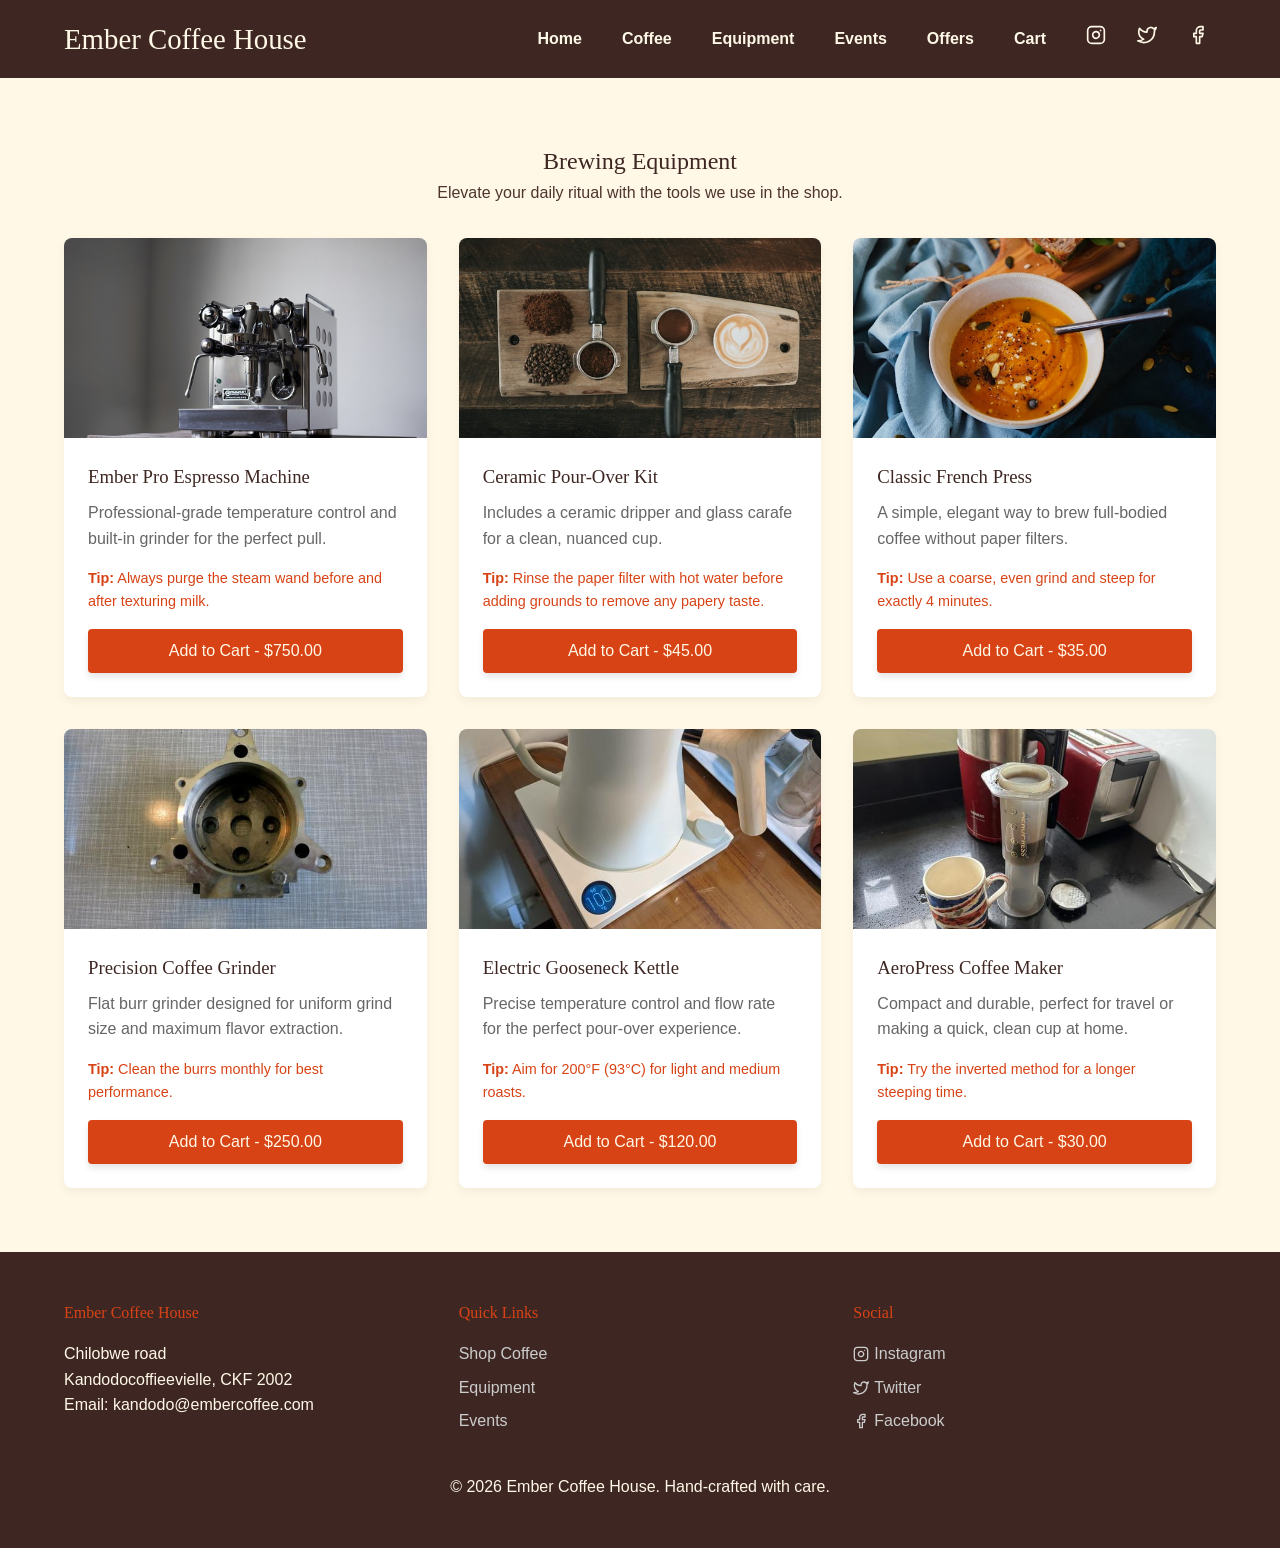
==== brewing-equipment.html @ 9fc9610f "Initial commit: Ember Coffee House website" ====
<!DOCTYPE html>
<html lang="en">
<head>
  <meta charset="UTF-8">
  <meta name="viewport" content="width=device-width, initial-scale=1.0">
  <title>Ember Coffee House | Equipment</title>
  <link rel="stylesheet" href="style.css">
</head>
<body>

  <!-- Header -->
  <header class="site-header">
    <div class="container header-inner">
      <a href="index.html" class="logo">Ember Coffee House</a>
      <button class="hamburger" id="hamburger">☰</button>
      <nav class="main-nav" id="mainNav">
        <ul>
          <li><a href="index.html">Home</a></li>
          <li><a href="coffee-selection.html">Coffee</a></li>
          <li><a href="brewing-equipment.html">Equipment</a></li>
          <li><a href="events-workshops.html">Events</a></li>
          <li><a href="special-offers.html">Offers</a></li>
          <li><a href="shopping-cart.html">Cart</a></li>
          <li style="display: flex; gap: 15px; align-items: center; margin-left: auto;">
            <a href="#" style="color: var(--color-light);" title="Instagram"><svg width="20" height="20" viewBox="0 0 24 24" fill="none" stroke="currentColor" stroke-width="2" stroke-linecap="round" stroke-linejoin="round"><rect x="2" y="2" width="20" height="20" rx="5" ry="5"></rect><path d="M16 11.37A4 4 0 1 1 12.63 8 4 4 0 0 1 16 11.37z"></path><line x1="17.5" y1="6.5" x2="17.51" y2="6.5"></line></svg></a>
            <a href="#" style="color: var(--color-light);" title="Twitter"><svg width="20" height="20" viewBox="0 0 24 24" fill="none" stroke="currentColor" stroke-width="2" stroke-linecap="round" stroke-linejoin="round"><path d="M23 3a10.9 10.9 0 0 1-3.14 1.53 4.48 4.48 0 0 0-7.86 3v1A10.66 10.66 0 0 1 3 4s-4 9 5 13a11.64 11.64 0 0 1-7 2c9 5 20 0 20-11.5a4.5 4.5 0 0 0-.08-.83A7.72 7.72 0 0 0 23 3z"></path></svg></a>
            <a href="#" style="color: var(--color-light);" title="Facebook"><svg width="20" height="20" viewBox="0 0 24 24" fill="none" stroke="currentColor" stroke-width="2" stroke-linecap="round" stroke-linejoin="round"><path d="M18 2h-3a5 5 0 0 0-5 5v3H7v4h3v8h4v-8h3l1-4h-4V7a1 1 0 0 1 1-1h3z"></path></svg></a>
          </li>

        </ul>
      </nav>
    </div>
  </header>

  <main class="container section">
    
    <div style="text-align: center; margin-bottom: 2rem;">
      <h2>Brewing Equipment</h2>
      <p>Elevate your daily ritual with the tools we use in the shop.</p>
    </div>

    <!-- Equipment Grid -->
    <div class="grid">
      
      <div class="card">
        <img src="images/fallback_1.jpg" alt="Espresso Machine" class="card-img">
        <div class="card-body">
          <h3>Ember Pro Espresso Machine</h3>
          <p>Professional-grade temperature control and built-in grinder for the perfect pull.</p>
          <p style="font-size: 0.9rem; color: var(--color-accent); margin-bottom: 1rem;"><strong>Tip:</strong> Always purge the steam wand before and after texturing milk.</p>
          <button class="btn add-to-cart" style="margin-top: auto;" data-id="e1" data-name="Ember Pro Espresso Machine" data-price="750.00" data-img="images/img_1.jpg">Add to Cart - $750.00</button>
        </div>
      </div>

      <div class="card">
        <img src="images/img_2.jpg" alt="Pour Over Kit" class="card-img">
        <div class="card-body">
          <h3>Ceramic Pour-Over Kit</h3>
          <p>Includes a ceramic dripper and glass carafe for a clean, nuanced cup.</p>
          <p style="font-size: 0.9rem; color: var(--color-accent); margin-bottom: 1rem;"><strong>Tip:</strong> Rinse the paper filter with hot water before adding grounds to remove any papery taste.</p>
          <button class="btn add-to-cart" style="margin-top: auto;" data-id="e2" data-name="Ceramic Pour-Over Kit" data-price="45.00" data-img="images/img_7.jpg">Add to Cart - $45.00</button>
        </div>
      </div>

      <div class="card">
        <img src="images/img_14.jpg" alt="French Press" class="card-img">
        <div class="card-body">
          <h3>Classic French Press</h3>
          <p>A simple, elegant way to brew full-bodied coffee without paper filters.</p>
          <p style="font-size: 0.9rem; color: var(--color-accent); margin-bottom: 1rem;"><strong>Tip:</strong> Use a coarse, even grind and steep for exactly 4 minutes.</p>
          <button class="btn add-to-cart" style="margin-top: auto;" data-id="e3" data-name="Classic French Press" data-price="35.00" data-img="images/img_24.jpg">Add to Cart - $35.00</button>
        </div>
      </div>


      <div class="card">
        <img src="images/real_grinder.jpg" alt="Precision Coffee Grinder" class="card-img">
        <div class="card-body">
          <h3>Precision Coffee Grinder</h3>
          <p>Flat burr grinder designed for uniform grind size and maximum flavor extraction.</p>
          <p style="font-size: 0.9rem; color: var(--color-accent); margin-bottom: 1rem;"><strong>Tip:</strong> Clean the burrs monthly for best performance.</p>
          <button class="btn add-to-cart" style="margin-top: auto;" data-id="e4" data-name="Precision Coffee Grinder" data-price="250.00" data-img="images/img_22.jpg">Add to Cart - $250.00</button>
        </div>
      </div>

      <div class="card">
        <img src="images/real_kettle.jpg" alt="Gooseneck Kettle" class="card-img">
        <div class="card-body">
          <h3>Electric Gooseneck Kettle</h3>
          <p>Precise temperature control and flow rate for the perfect pour-over experience.</p>
          <p style="font-size: 0.9rem; color: var(--color-accent); margin-bottom: 1rem;"><strong>Tip:</strong> Aim for 200°F (93°C) for light and medium roasts.</p>
          <button class="btn add-to-cart" style="margin-top: auto;" data-id="e5" data-name="Electric Gooseneck Kettle" data-price="120.00" data-img="images/img_9.jpg">Add to Cart - $120.00</button>
        </div>
      </div>

      <div class="card">
        <img src="images/real_aeropress.jpg" alt="Aeropress" class="card-img">
        <div class="card-body">
          <h3>AeroPress Coffee Maker</h3>
          <p>Compact and durable, perfect for travel or making a quick, clean cup at home.</p>
          <p style="font-size: 0.9rem; color: var(--color-accent); margin-bottom: 1rem;"><strong>Tip:</strong> Try the inverted method for a longer steeping time.</p>
          <button class="btn add-to-cart" style="margin-top: auto;" data-id="e6" data-name="AeroPress Coffee Maker" data-price="30.00" data-img="images/img_11.jpg">Add to Cart - $30.00</button>
        </div>
      </div>
    </div>

  </main>

  <!-- Footer -->
  <footer class="site-footer">
    <div class="container">
      <div class="footer-grid">
        <div>
          <h4>Ember Coffee House</h4>
          <p>Chilobwe road<br>Kandodocoffieevielle, CKF 2002</p>
          <p>Email: kandodo@embercoffee.com</p>
        </div>
        <div>
          <h4>Quick Links</h4>
          <ul class="footer-links">
            <li><a href="coffee-selection.html">Shop Coffee</a></li>
            <li><a href="brewing-equipment.html">Equipment</a></li>
            <li><a href="events-workshops.html">Events</a></li>
          </ul>
        </div>
        <div>
          <h4>Social</h4>
          <ul class="footer-links">
            <li><a href="#"><svg width="16" height="16" viewBox="0 0 24 24" fill="none" stroke="currentColor" stroke-width="2" stroke-linecap="round" stroke-linejoin="round" style="vertical-align: text-bottom; margin-right: 5px;"><rect x="2" y="2" width="20" height="20" rx="5" ry="5"></rect><path d="M16 11.37A4 4 0 1 1 12.63 8 4 4 0 0 1 16 11.37z"></path><line x1="17.5" y1="6.5" x2="17.51" y2="6.5"></line></svg>Instagram</a></li>
            <li><a href="#"><svg width="16" height="16" viewBox="0 0 24 24" fill="none" stroke="currentColor" stroke-width="2" stroke-linecap="round" stroke-linejoin="round" style="vertical-align: text-bottom; margin-right: 5px;"><path d="M23 3a10.9 10.9 0 0 1-3.14 1.53 4.48 4.48 0 0 0-7.86 3v1A10.66 10.66 0 0 1 3 4s-4 9 5 13a11.64 11.64 0 0 1-7 2c9 5 20 0 20-11.5a4.5 4.5 0 0 0-.08-.83A7.72 7.72 0 0 0 23 3z"></path></svg>Twitter</a></li>
            <li><a href="#"><svg width="16" height="16" viewBox="0 0 24 24" fill="none" stroke="currentColor" stroke-width="2" stroke-linecap="round" stroke-linejoin="round" style="vertical-align: text-bottom; margin-right: 5px;"><path d="M18 2h-3a5 5 0 0 0-5 5v3H7v4h3v8h4v-8h3l1-4h-4V7a1 1 0 0 1 1-1h3z"></path></svg>Facebook</a></li>
          </ul>
        </div>
      </div>
      <p>&copy; 2026 Ember Coffee House. Hand-crafted with care.</p>
    </div>
  </footer>

  <script src="script.js"></script>
</body>
</html>
---- style.css ----
/* reset & base */
*, *::before, *::after {
  box-sizing: border-box;
  margin: 0;
  padding: 0;
}

:root {
  --color-dark: #3E2723; /* Charcoal / Dark Brown */
  --color-light: #FFF8E7; /* Off-white / Cream */
  --color-accent: #D84315; /* Amber / Rust */
  --color-accent-hover: #BF360C;
  --color-text: #4E342E;
  
  --font-heading: 'Georgia', serif;
  --font-body: 'Helvetica Neue', Arial, sans-serif;
  
  --transition-speed: 0.3s;
}

body {
  font-family: var(--font-body);
  background-color: var(--color-light);
  color: var(--color-text);
  line-height: 1.6;
}

h1, h2, h3, h4 {
  font-family: var(--font-heading);
  color: var(--color-dark);
  font-weight: normal;
}

a {
  color: var(--color-dark);
  text-decoration: none;
  transition: color var(--transition-speed);
}

a:hover {
  color: var(--color-accent);
}

img {
  max-width: 100%;
  display: block;
}

/* layout utility */
.container {
  width: 90%;
  max-width: 1200px;
  margin: 0 auto;
}

.section {
  padding: 4rem 0;
}

/* header & nav */
.site-header {
  background-color: var(--color-dark);
  color: var(--color-light);
  padding: 1rem 0;
  position: sticky;
  top: 0;
  z-index: 100;
}

.header-inner {
  display: flex;
  justify-content: space-between;
  align-items: center;
}

.logo {
  font-family: var(--font-heading);
  font-size: 1.8rem;
  color: var(--color-light);
}

.logo:hover {
  color: var(--color-accent);
}

.main-nav ul {
  display: flex;
  list-style: none;
  gap: 1.5rem;
  align-items: center;
}

.main-nav a {
  color: var(--color-light);
  font-weight: bold;
  padding: 0.5rem;
}

.main-nav a:hover {
  color: var(--color-accent);
}

.hamburger {
  display: none;
  background: none;
  border: none;
  color: var(--color-light);
  font-size: 1.5rem;
  cursor: pointer;
}

/* buttons */
.btn {
  display: inline-block;
  background-color: var(--color-accent);
  color: var(--color-light);
  padding: 0.8rem 1.5rem;
  border-radius: 4px;
  border: none;
  cursor: pointer;
  font-size: 1rem;
  transition: background-color var(--transition-speed), transform var(--transition-speed);
  box-shadow: 0 4px 6px rgba(0,0,0,0.1);
}

.btn:hover {
  background-color: var(--color-accent-hover);
  color: var(--color-light);
  transform: translateY(-2px);
}

.btn:disabled {
  background-color: #ccc;
  cursor: not-allowed;
  transform: none;
  box-shadow: none;
}

/* hero */
.hero {
  position: relative;
  height: 60vh;
  min-height: 400px;
  background-color: var(--color-dark);
  overflow: hidden;
  display: flex;
  align-items: center;
  justify-content: center;
  text-align: center;
}

.hero-slideshow {
  position: absolute;
  top: 0; left: 0; width: 100%; height: 100%;
  z-index: 1;
  display: flex;
  transition: transform 1s ease-in-out;
}

.slide {
  flex: 0 0 100%;
  height: 100%;
  background-size: cover;
  background-position: center;
  position: relative;
}

.slide::after {
  content: "";
  position: absolute;
  top: 0; left: 0; width: 100%; height: 100%;
  background: rgba(0, 0, 0, 0.5);
}

.hero-content {
  position: relative;
  z-index: 2;
  color: var(--color-light);
  padding: 2rem;
}

.hero-content h1 {
  color: var(--color-light);
  font-size: 3rem;
  margin-bottom: 1rem;
  text-shadow: 2px 2px 4px rgba(0,0,0,0.5);
}

.hero-content p {
  font-size: 1.2rem;
}

/* cards */
.grid {
  display: grid;
  grid-template-columns: repeat(auto-fit, minmax(300px, 1fr));
  gap: 2rem;
}

.card {
  background-color: #fff;
  border-radius: 8px;
  overflow: hidden;
  box-shadow: 0 4px 10px rgba(0,0,0,0.05);
  transition: transform var(--transition-speed), box-shadow var(--transition-speed);
  display: flex;
  flex-direction: column;
}

.card:hover {
  transform: translateY(-5px);
  box-shadow: 0 8px 20px rgba(0,0,0,0.1);
}

.card-img {
  height: 200px;
  object-fit: cover;
  width: 100%;
}

.card-body {
  padding: 1.5rem;
  flex-grow: 1;
  display: flex;
  flex-direction: column;
}

.card-body h3 {
  margin-bottom: 0.5rem;
}

.card-body p {
  margin-bottom: 1rem;
  color: #666;
  flex-grow: 1;
}

/* modal */
.modal-overlay {
  position: fixed;
  top: 0; left: 0; width: 100%; height: 100%;
  background: rgba(0,0,0,0.7);
  display: flex;
  align-items: center;
  justify-content: center;
  z-index: 1000;
  opacity: 0;
  visibility: hidden;
  transition: opacity var(--transition-speed);
}

.modal-overlay.show {
  opacity: 1;
  visibility: visible;
}

.modal-content {
  background: var(--color-light);
  padding: 2rem;
  border-radius: 8px;
  max-width: 400px;
  width: 90%;
  text-align: center;
  position: relative;
}

.modal-close {
  position: absolute;
  top: 10px; right: 15px;
  background: none;
  border: none;
  font-size: 1.5rem;
  cursor: pointer;
  color: #999;
}

.modal-close:hover {
  color: var(--color-dark);
}

/* forms */
.form-group {
  margin-bottom: 1rem;
  text-align: left;
}

.form-group label {
  display: block;
  margin-bottom: 0.3rem;
  font-weight: bold;
}

.form-control {
  width: 100%;
  padding: 0.8rem;
  border: 1px solid #ccc;
  border-radius: 4px;
  font-family: var(--font-body);
}

.form-control:focus {
  outline: none;
  border-color: var(--color-accent);
  box-shadow: 0 0 5px rgba(217, 119, 54, 0.3);
}

/* search */
.search-bar {
  margin-bottom: 2rem;
  text-align: center;
}

.search-input {
  width: 100%;
  max-width: 500px;
  padding: 1rem;
  border: 2px solid var(--color-dark);
  border-radius: 25px;
  font-size: 1.1rem;
  transition: box-shadow var(--transition-speed);
}

.search-input:focus {
  outline: none;
  box-shadow: 0 0 10px rgba(217, 119, 54, 0.4);
  border-color: var(--color-accent);
}

/* footer */
.site-footer {
  background-color: var(--color-dark);
  color: var(--color-light);
  padding: 3rem 0;
  text-align: center;
}

.footer-grid {
  display: grid;
  grid-template-columns: repeat(auto-fit, minmax(200px, 1fr));
  gap: 2rem;
  margin-bottom: 2rem;
  text-align: left;
}

.footer-grid h4 {
  color: var(--color-accent);
  margin-bottom: 1rem;
}

.footer-links {
  list-style: none;
}

.footer-links li {
  margin-bottom: 0.5rem;
}

.footer-links a {
  color: #ccc;
}

.footer-links a:hover {
  color: var(--color-light);
}

/* table (cart) */
.cart-table {
  width: 100%;
  border-collapse: collapse;
  margin-bottom: 2rem;
  background: #fff;
  border-radius: 8px;
  overflow: hidden;
  box-shadow: 0 4px 6px rgba(0,0,0,0.05);
}

.cart-table th, .cart-table td {
  padding: 1rem;
  text-align: left;
  border-bottom: 1px solid #eee;
}

.cart-table th {
  background-color: var(--color-dark);
  color: var(--color-light);
}

.cart-table img {
  width: 50px;
  height: 50px;
  object-fit: cover;
  border-radius: 4px;
}

.cart-total {
  text-align: right;
  font-size: 1.5rem;
  font-weight: bold;
  margin-bottom: 1rem;
}

/* media queries */
@media (max-width: 768px) {
  .hamburger {
    display: block;
  }
  
  .main-nav {
    display: none;
    position: absolute;
    top: 100%;
    left: 0;
    width: 100%;
    background-color: var(--color-dark);
    padding: 1rem 0;
  }
  
  .main-nav.open {
    display: block;
  }
  
  .main-nav ul {
    flex-direction: column;
    align-items: center;
  }
  
  .hero-content h1 {
    font-size: 2rem;
  }
}
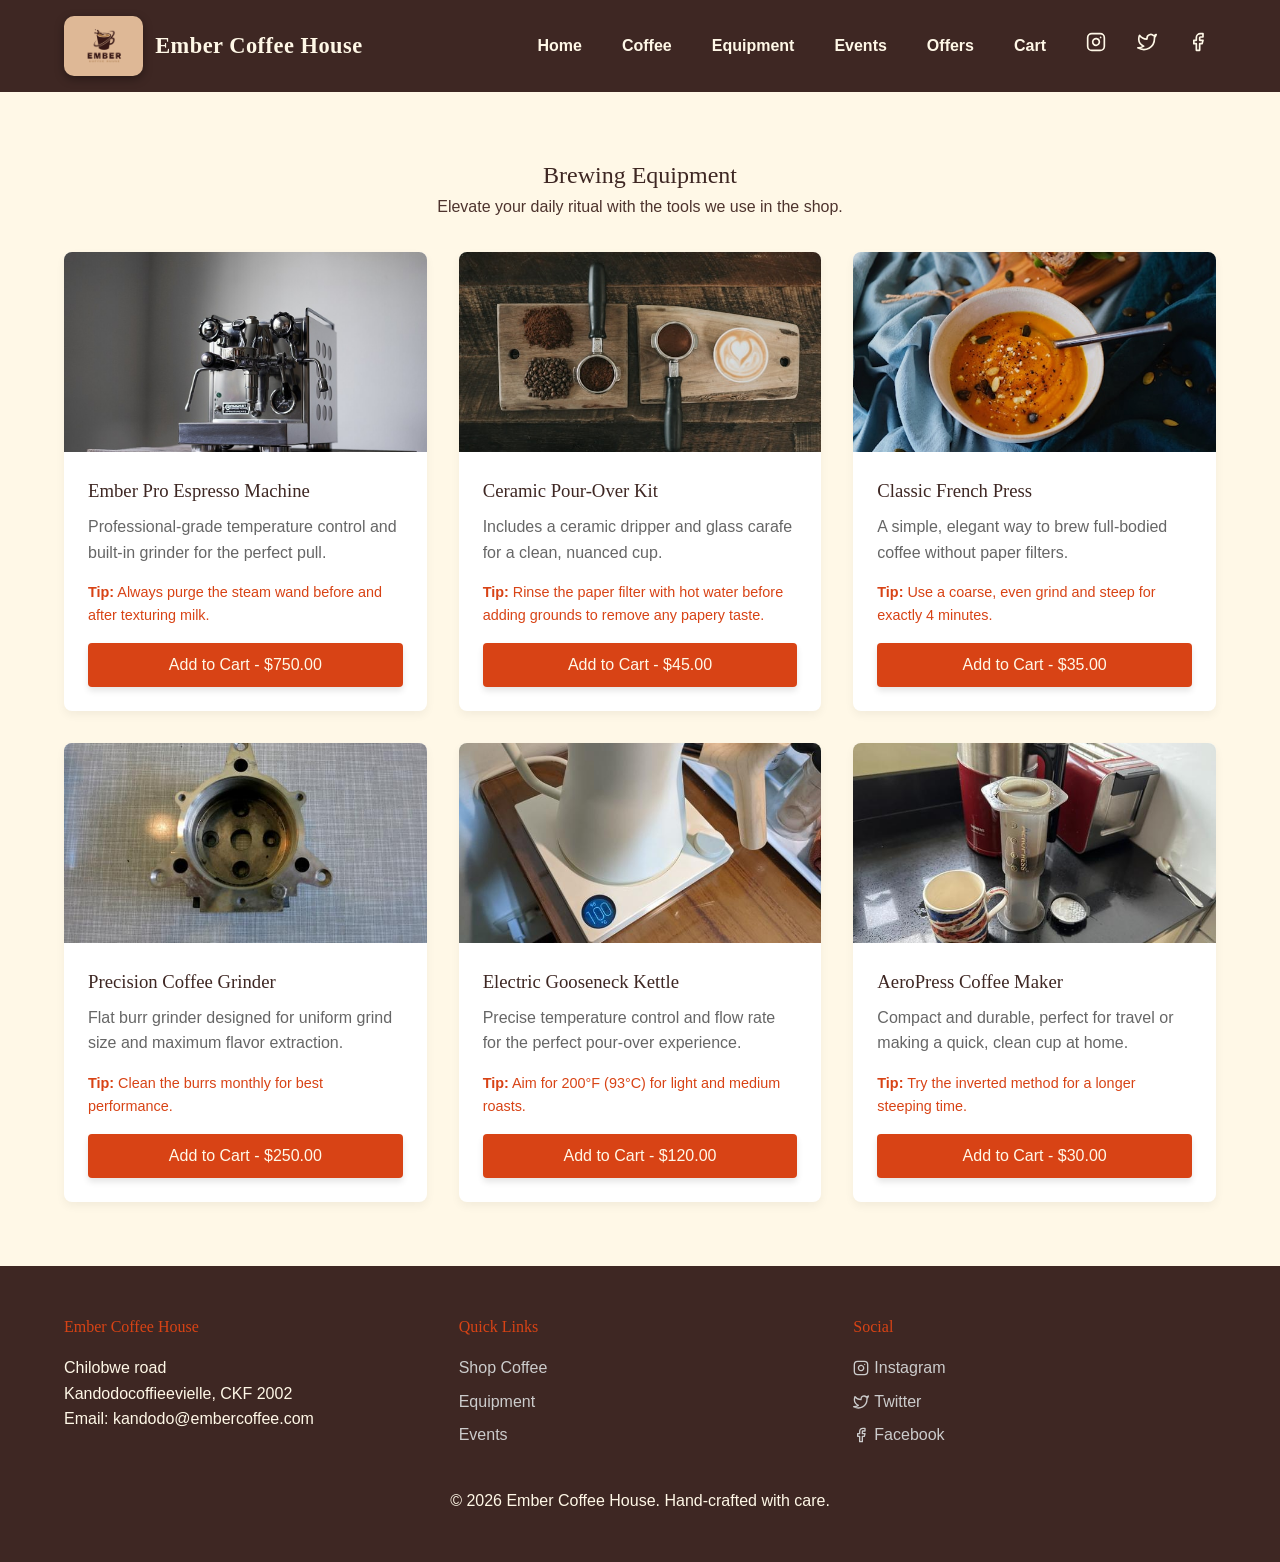
==== commit 0fd69217: "Merge remote and local" ====
--- a/brewing-equipment.html
+++ b/brewing-equipment.html
@@ -11,7 +11,7 @@
   <!-- Header -->
   <header class="site-header">
     <div class="container header-inner">
-      <a href="index.html" class="logo">Ember Coffee House</a>
+      <a href="index.html" class="logo"><img src="logo/logo.png" alt="Ember Coffee House Logo" class="logo-img"><span class="logo-text">Ember Coffee House</span></a>
       <button class="hamburger" id="hamburger">☰</button>
       <nav class="main-nav" id="mainNav">
         <ul>
--- a/style.css
+++ b/style.css
@@ -428,3 +428,28 @@
     font-size: 2rem;
   }
 }
+
+/* Logo — image + text side by side */
+.logo {
+  display: flex !important;
+  align-items: center;
+  gap: 12px;
+  text-decoration: none;
+}
+.logo-img {
+  height: 60px;
+  width: auto;
+  object-fit: contain;
+  border-radius: 10px;
+  flex-shrink: 0;
+  background-color: #DEB896;  /* lighter warm tan background */
+  padding: 6px 10px;
+  box-shadow: 0 3px 10px rgba(0,0,0,0.35);
+}
+.logo-text {
+  font-size: 1.4rem;
+  font-weight: 700;
+  color: var(--color-light);
+  letter-spacing: 0.5px;
+  white-space: nowrap;
+}
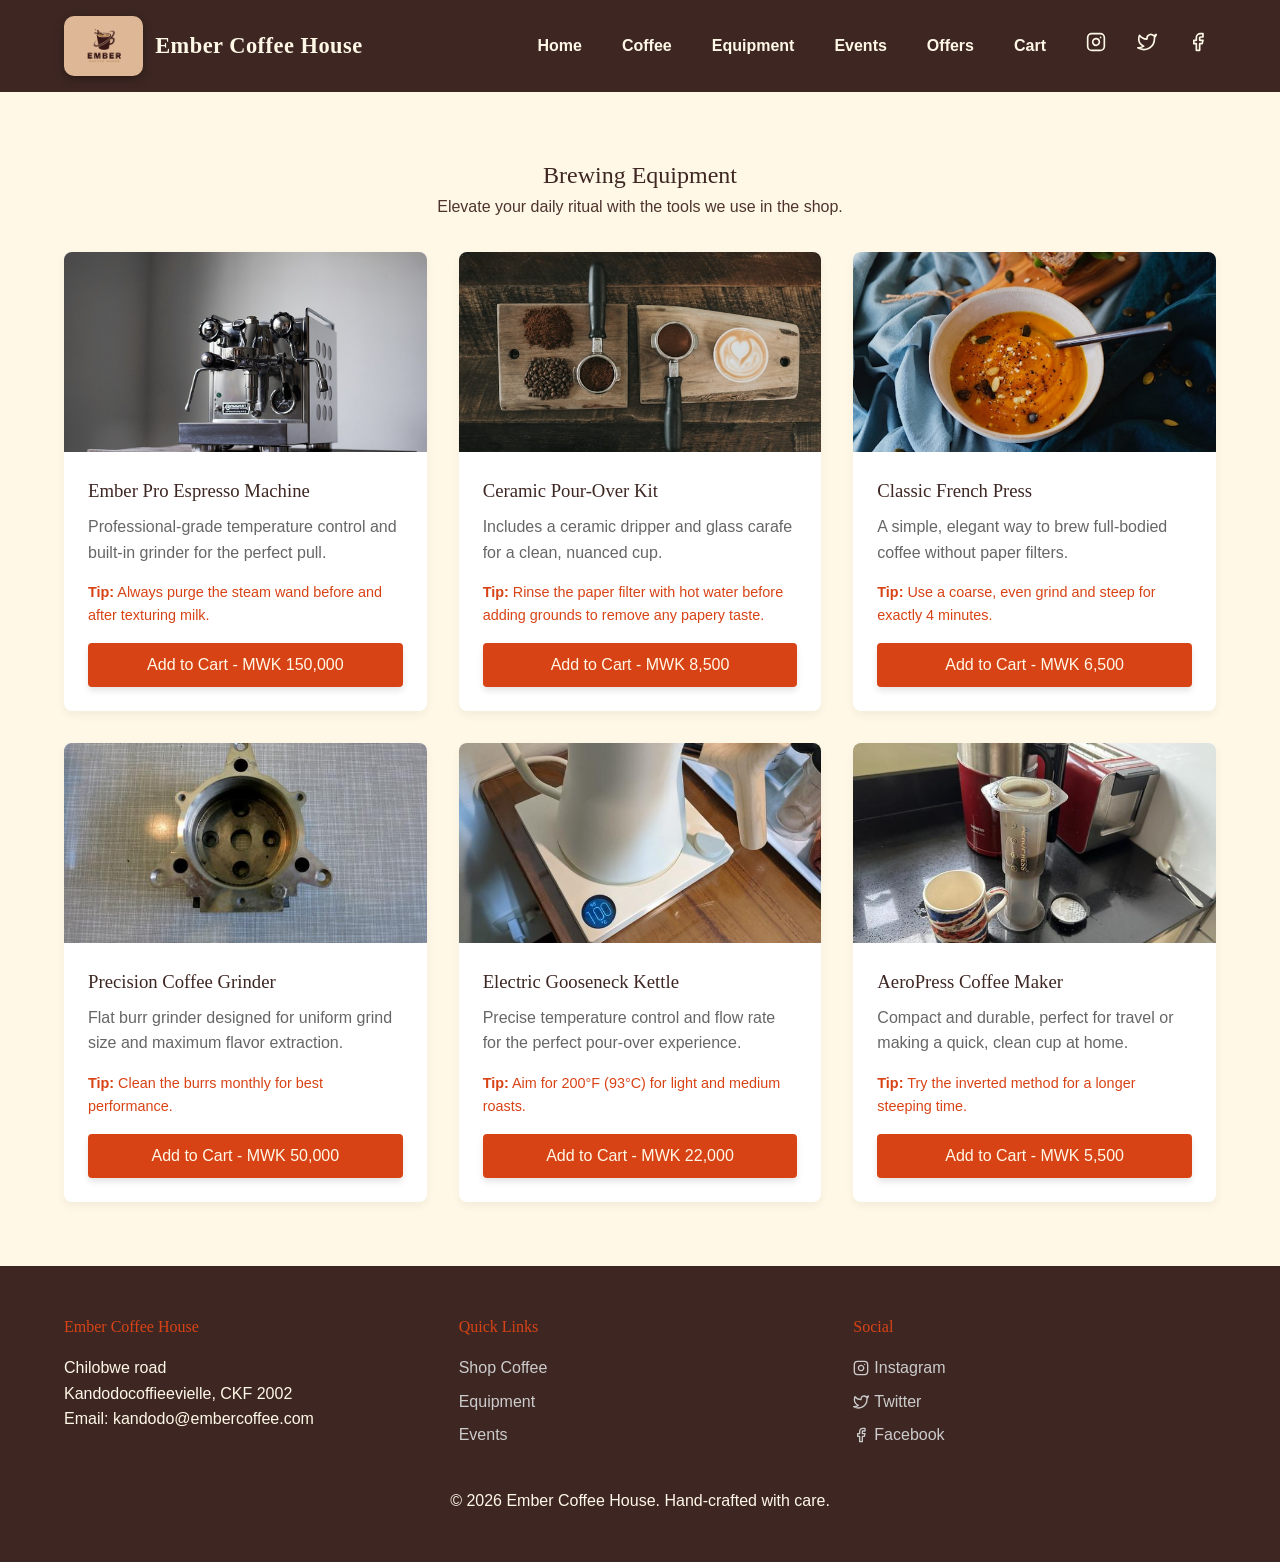
==== commit 0dc7be93: "Merge remote and local" ====
--- a/brewing-equipment.html
+++ b/brewing-equipment.html
@@ -48,7 +48,7 @@
           <h3>Ember Pro Espresso Machine</h3>
           <p>Professional-grade temperature control and built-in grinder for the perfect pull.</p>
           <p style="font-size: 0.9rem; color: var(--color-accent); margin-bottom: 1rem;"><strong>Tip:</strong> Always purge the steam wand before and after texturing milk.</p>
-          <button class="btn add-to-cart" style="margin-top: auto;" data-id="e1" data-name="Ember Pro Espresso Machine" data-price="750.00" data-img="images/img_1.jpg">Add to Cart - $750.00</button>
+          <button class="btn add-to-cart" style="margin-top: auto;" data-id="e1" data-name="Ember Pro Espresso Machine" data-price="150000.00" data-img="images/img_1.jpg">Add to Cart - MWK 150,000</button>
         </div>
       </div>
 
@@ -58,7 +58,7 @@
           <h3>Ceramic Pour-Over Kit</h3>
           <p>Includes a ceramic dripper and glass carafe for a clean, nuanced cup.</p>
           <p style="font-size: 0.9rem; color: var(--color-accent); margin-bottom: 1rem;"><strong>Tip:</strong> Rinse the paper filter with hot water before adding grounds to remove any papery taste.</p>
-          <button class="btn add-to-cart" style="margin-top: auto;" data-id="e2" data-name="Ceramic Pour-Over Kit" data-price="45.00" data-img="images/img_7.jpg">Add to Cart - $45.00</button>
+          <button class="btn add-to-cart" style="margin-top: auto;" data-id="e2" data-name="Ceramic Pour-Over Kit" data-price="8500.00" data-img="images/img_7.jpg">Add to Cart - MWK 8,500</button>
         </div>
       </div>
 
@@ -68,7 +68,7 @@
           <h3>Classic French Press</h3>
           <p>A simple, elegant way to brew full-bodied coffee without paper filters.</p>
           <p style="font-size: 0.9rem; color: var(--color-accent); margin-bottom: 1rem;"><strong>Tip:</strong> Use a coarse, even grind and steep for exactly 4 minutes.</p>
-          <button class="btn add-to-cart" style="margin-top: auto;" data-id="e3" data-name="Classic French Press" data-price="35.00" data-img="images/img_24.jpg">Add to Cart - $35.00</button>
+          <button class="btn add-to-cart" style="margin-top: auto;" data-id="e3" data-name="Classic French Press" data-price="6500.00" data-img="images/img_24.jpg">Add to Cart - MWK 6,500</button>
         </div>
       </div>
 
@@ -79,7 +79,7 @@
           <h3>Precision Coffee Grinder</h3>
           <p>Flat burr grinder designed for uniform grind size and maximum flavor extraction.</p>
           <p style="font-size: 0.9rem; color: var(--color-accent); margin-bottom: 1rem;"><strong>Tip:</strong> Clean the burrs monthly for best performance.</p>
-          <button class="btn add-to-cart" style="margin-top: auto;" data-id="e4" data-name="Precision Coffee Grinder" data-price="250.00" data-img="images/img_22.jpg">Add to Cart - $250.00</button>
+          <button class="btn add-to-cart" style="margin-top: auto;" data-id="e4" data-name="Precision Coffee Grinder" data-price="50000.00" data-img="images/img_22.jpg">Add to Cart - MWK 50,000</button>
         </div>
       </div>
 
@@ -89,7 +89,7 @@
           <h3>Electric Gooseneck Kettle</h3>
           <p>Precise temperature control and flow rate for the perfect pour-over experience.</p>
           <p style="font-size: 0.9rem; color: var(--color-accent); margin-bottom: 1rem;"><strong>Tip:</strong> Aim for 200°F (93°C) for light and medium roasts.</p>
-          <button class="btn add-to-cart" style="margin-top: auto;" data-id="e5" data-name="Electric Gooseneck Kettle" data-price="120.00" data-img="images/img_9.jpg">Add to Cart - $120.00</button>
+          <button class="btn add-to-cart" style="margin-top: auto;" data-id="e5" data-name="Electric Gooseneck Kettle" data-price="22000.00" data-img="images/img_9.jpg">Add to Cart - MWK 22,000</button>
         </div>
       </div>
 
@@ -99,7 +99,7 @@
           <h3>AeroPress Coffee Maker</h3>
           <p>Compact and durable, perfect for travel or making a quick, clean cup at home.</p>
           <p style="font-size: 0.9rem; color: var(--color-accent); margin-bottom: 1rem;"><strong>Tip:</strong> Try the inverted method for a longer steeping time.</p>
-          <button class="btn add-to-cart" style="margin-top: auto;" data-id="e6" data-name="AeroPress Coffee Maker" data-price="30.00" data-img="images/img_11.jpg">Add to Cart - $30.00</button>
+          <button class="btn add-to-cart" style="margin-top: auto;" data-id="e6" data-name="AeroPress Coffee Maker" data-price="5500.00" data-img="images/img_11.jpg">Add to Cart - MWK 5,500</button>
         </div>
       </div>
     </div>
